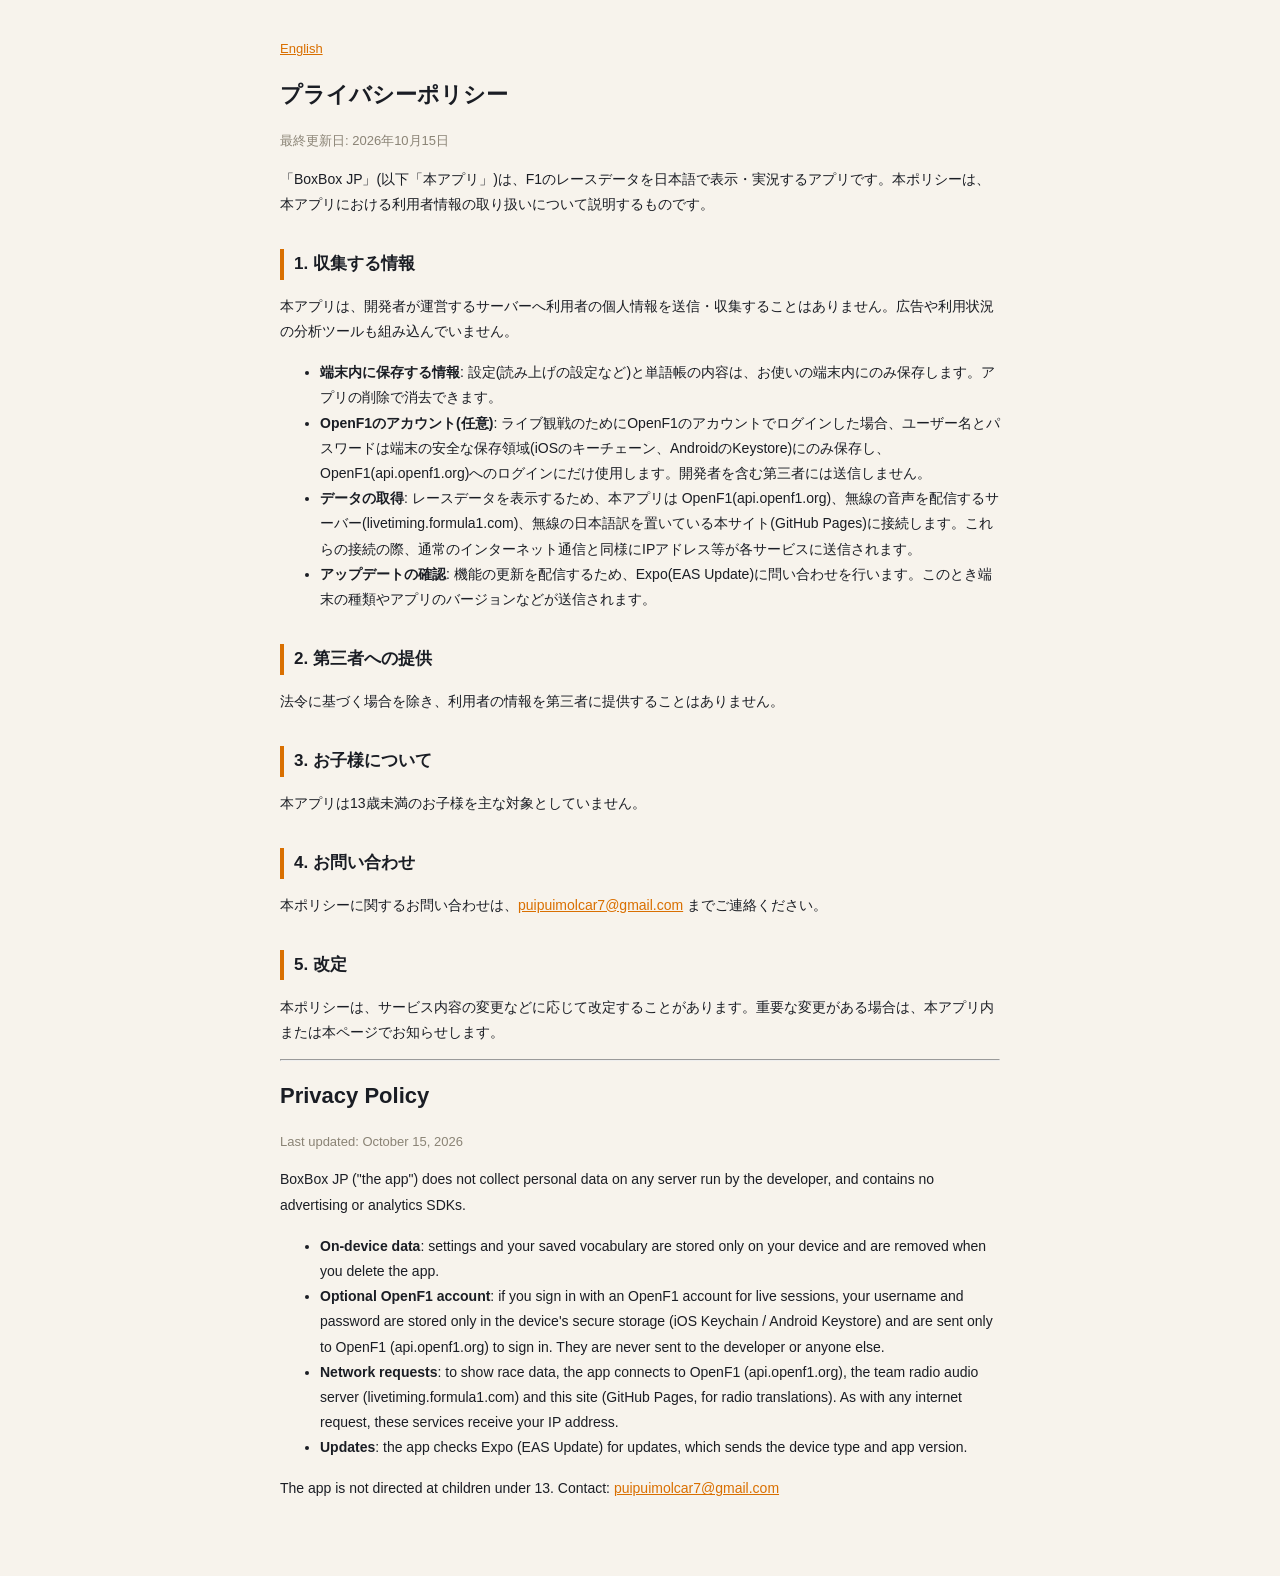
==== privacy.html @ c692554f "Add support and privacy pages and the team radio translation script Co-Authored-By: Claude Opus 5.5 " ====
<!DOCTYPE html>
<html lang="ja">
<head>
<meta charset="UTF-8">
<meta name="viewport" content="width=device-width, initial-scale=1">
<title>プライバシーポリシー - BoxBox JP</title>
<link rel="stylesheet" href="style.css">
</head>
<body>
<p class="lang"><a href="#en">English</a></p>
<h1>プライバシーポリシー</h1>
<p class="updated">最終更新日: 2026年10月15日</p>

<p>「BoxBox JP」(以下「本アプリ」)は、F1のレースデータを日本語で表示・実況するアプリです。本ポリシーは、本アプリにおける利用者情報の取り扱いについて説明するものです。</p>

<h2>1. 収集する情報</h2>
<p>本アプリは、開発者が運営するサーバーへ利用者の個人情報を送信・収集することはありません。広告や利用状況の分析ツールも組み込んでいません。</p>
<ul>
  <li><strong>端末内に保存する情報</strong>: 設定(読み上げの設定など)と単語帳の内容は、お使いの端末内にのみ保存します。アプリの削除で消去できます。</li>
  <li><strong>OpenF1のアカウント(任意)</strong>: ライブ観戦のためにOpenF1のアカウントでログインした場合、ユーザー名とパスワードは端末の安全な保存領域(iOSのキーチェーン、AndroidのKeystore)にのみ保存し、OpenF1(api.openf1.org)へのログインにだけ使用します。開発者を含む第三者には送信しません。</li>
  <li><strong>データの取得</strong>: レースデータを表示するため、本アプリは OpenF1(api.openf1.org)、無線の音声を配信するサーバー(livetiming.formula1.com)、無線の日本語訳を置いている本サイト(GitHub Pages)に接続します。これらの接続の際、通常のインターネット通信と同様にIPアドレス等が各サービスに送信されます。</li>
  <li><strong>アップデートの確認</strong>: 機能の更新を配信するため、Expo(EAS Update)に問い合わせを行います。このとき端末の種類やアプリのバージョンなどが送信されます。</li>
</ul>

<h2>2. 第三者への提供</h2>
<p>法令に基づく場合を除き、利用者の情報を第三者に提供することはありません。</p>

<h2>3. お子様について</h2>
<p>本アプリは13歳未満のお子様を主な対象としていません。</p>

<h2>4. お問い合わせ</h2>
<p>本ポリシーに関するお問い合わせは、<a href="mailto:puipuimolcar7@gmail.com">puipuimolcar7@gmail.com</a> までご連絡ください。</p>

<h2>5. 改定</h2>
<p>本ポリシーは、サービス内容の変更などに応じて改定することがあります。重要な変更がある場合は、本アプリ内または本ページでお知らせします。</p>

<hr>
<h1 id="en">Privacy Policy</h1>
<p class="updated">Last updated: October 15, 2026</p>
<p>BoxBox JP ("the app") does not collect personal data on any server run by the developer, and contains no advertising or analytics SDKs.</p>
<ul>
  <li><strong>On-device data</strong>: settings and your saved vocabulary are stored only on your device and are removed when you delete the app.</li>
  <li><strong>Optional OpenF1 account</strong>: if you sign in with an OpenF1 account for live sessions, your username and password are stored only in the device's secure storage (iOS Keychain / Android Keystore) and are sent only to OpenF1 (api.openf1.org) to sign in. They are never sent to the developer or anyone else.</li>
  <li><strong>Network requests</strong>: to show race data, the app connects to OpenF1 (api.openf1.org), the team radio audio server (livetiming.formula1.com) and this site (GitHub Pages, for radio translations). As with any internet request, these services receive your IP address.</li>
  <li><strong>Updates</strong>: the app checks Expo (EAS Update) for updates, which sends the device type and app version.</li>
</ul>
<p>The app is not directed at children under 13. Contact: <a href="mailto:puipuimolcar7@gmail.com">puipuimolcar7@gmail.com</a></p>
</body>
</html>
---- style.css ----
body { font-family: -apple-system, BlinkMacSystemFont, "Hiragino Sans", "Noto Sans JP", sans-serif; max-width: 720px; margin: 0 auto; padding: 24px 20px 60px; line-height: 1.8; color: #1A1D24; background: #F7F3EC; }
h1 { font-size: 22px; }
h2 { font-size: 17px; margin-top: 32px; border-left: 4px solid #D96F00; padding-left: 10px; }
p, li { font-size: 14px; }
.updated { color: #8A8375; font-size: 13px; }
.lang { font-size: 13px; }
a { color: #D96F00; }
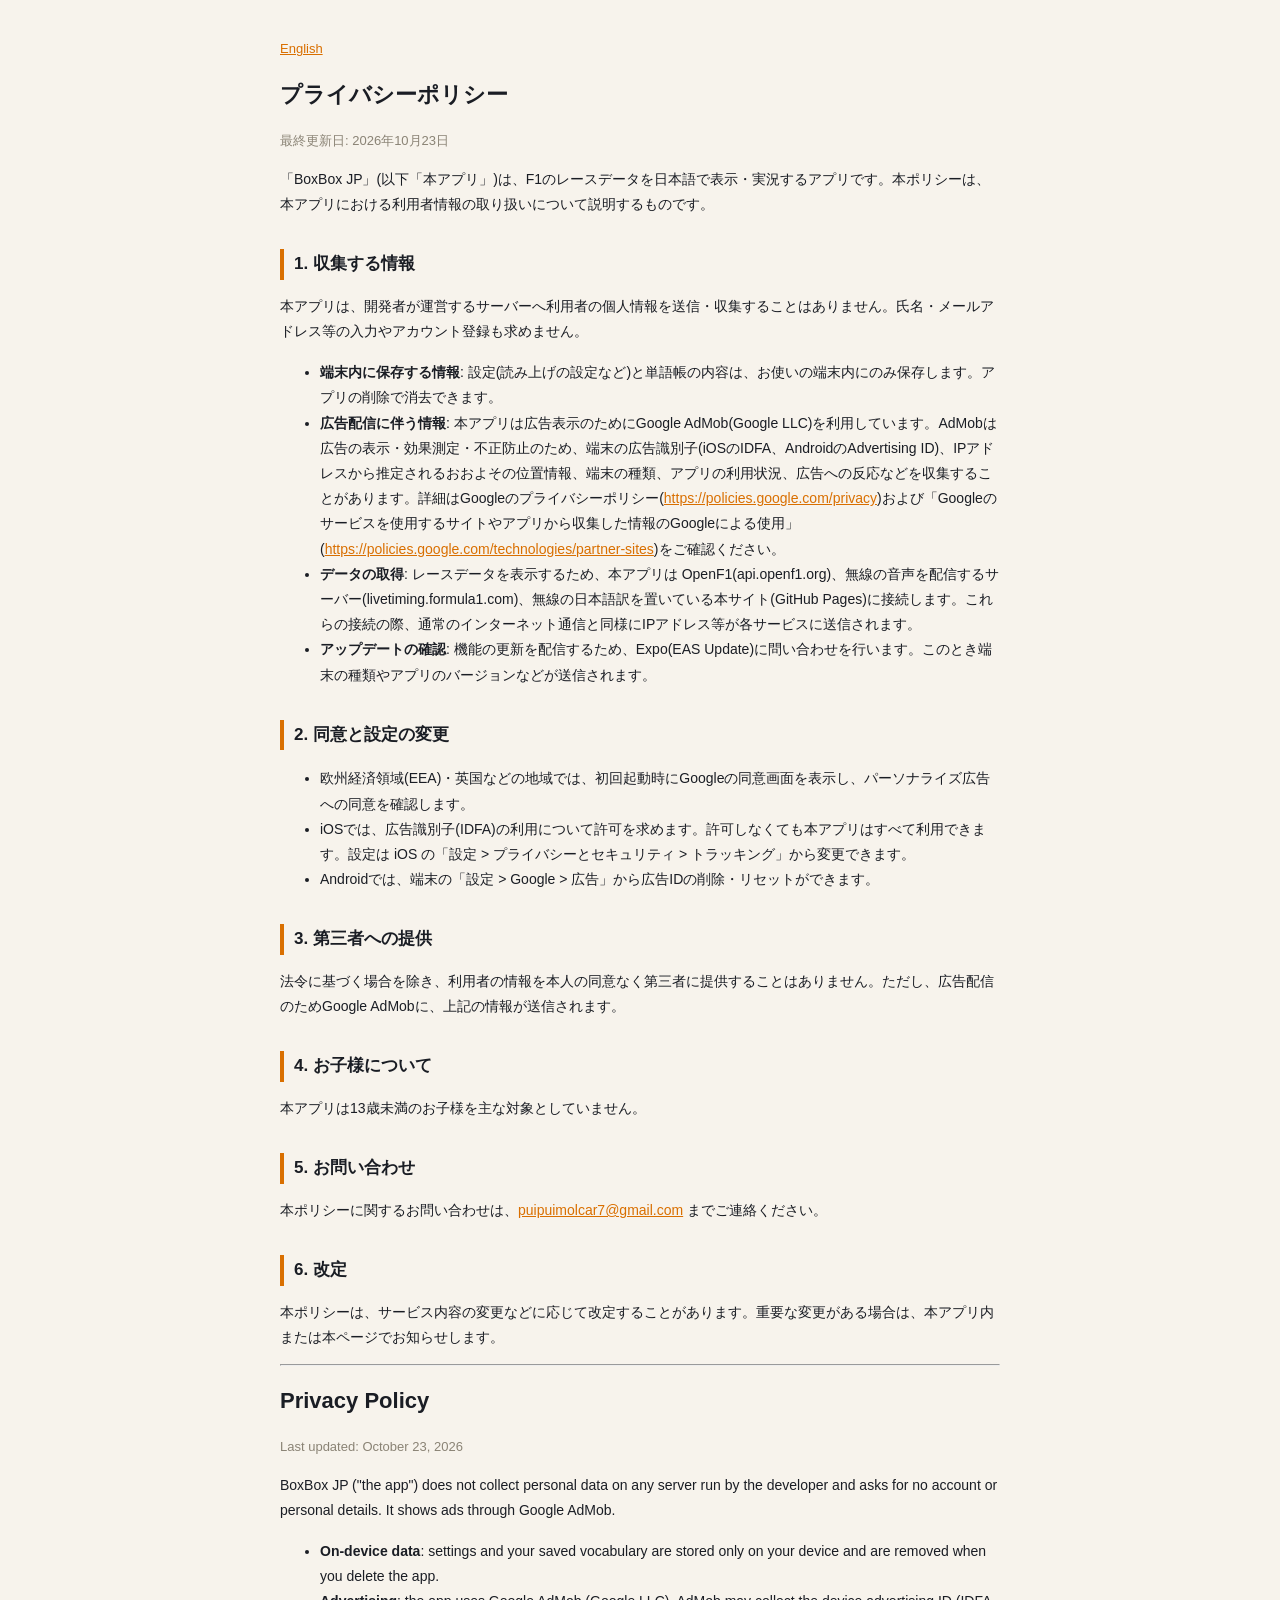
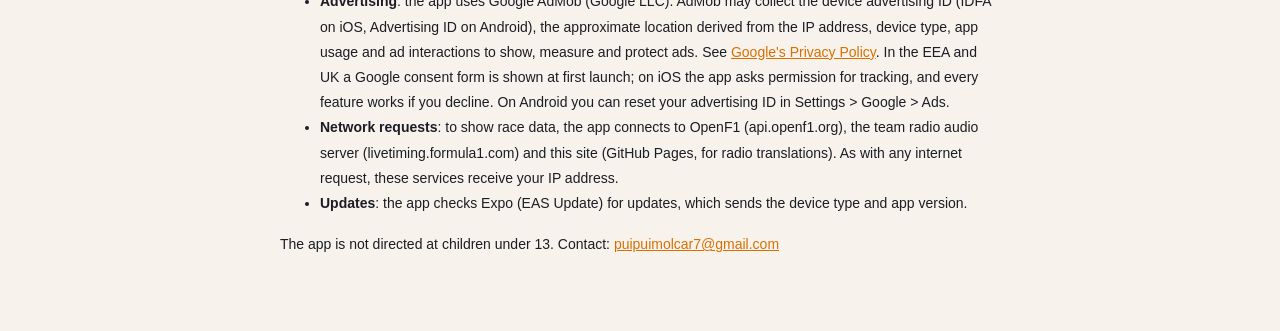
==== commit 1ad8aba3: "Privacy policy and support page: ads via AdMob, no sign-in any more Co-Authored-By: Claude Sonnet 5." ====
--- a/privacy.html
+++ b/privacy.html
@@ -9,38 +9,45 @@
 <body>
 <p class="lang"><a href="#en">English</a></p>
 <h1>プライバシーポリシー</h1>
-<p class="updated">最終更新日: 2026年10月15日</p>
+<p class="updated">最終更新日: 2026年10月23日</p>
 
 <p>「BoxBox JP」(以下「本アプリ」)は、F1のレースデータを日本語で表示・実況するアプリです。本ポリシーは、本アプリにおける利用者情報の取り扱いについて説明するものです。</p>
 
 <h2>1. 収集する情報</h2>
-<p>本アプリは、開発者が運営するサーバーへ利用者の個人情報を送信・収集することはありません。広告や利用状況の分析ツールも組み込んでいません。</p>
+<p>本アプリは、開発者が運営するサーバーへ利用者の個人情報を送信・収集することはありません。氏名・メールアドレス等の入力やアカウント登録も求めません。</p>
 <ul>
   <li><strong>端末内に保存する情報</strong>: 設定(読み上げの設定など)と単語帳の内容は、お使いの端末内にのみ保存します。アプリの削除で消去できます。</li>
-  <li><strong>OpenF1のアカウント(任意)</strong>: ライブ観戦のためにOpenF1のアカウントでログインした場合、ユーザー名とパスワードは端末の安全な保存領域(iOSのキーチェーン、AndroidのKeystore)にのみ保存し、OpenF1(api.openf1.org)へのログインにだけ使用します。開発者を含む第三者には送信しません。</li>
+  <li><strong>広告配信に伴う情報</strong>: 本アプリは広告表示のためにGoogle AdMob(Google LLC)を利用しています。AdMobは広告の表示・効果測定・不正防止のため、端末の広告識別子(iOSのIDFA、AndroidのAdvertising ID)、IPアドレスから推定されるおおよその位置情報、端末の種類、アプリの利用状況、広告への反応などを収集することがあります。詳細はGoogleのプライバシーポリシー(<a href="https://policies.google.com/privacy">https://policies.google.com/privacy</a>)および「Googleのサービスを使用するサイトやアプリから収集した情報のGoogleによる使用」(<a href="https://policies.google.com/technologies/partner-sites">https://policies.google.com/technologies/partner-sites</a>)をご確認ください。</li>
   <li><strong>データの取得</strong>: レースデータを表示するため、本アプリは OpenF1(api.openf1.org)、無線の音声を配信するサーバー(livetiming.formula1.com)、無線の日本語訳を置いている本サイト(GitHub Pages)に接続します。これらの接続の際、通常のインターネット通信と同様にIPアドレス等が各サービスに送信されます。</li>
   <li><strong>アップデートの確認</strong>: 機能の更新を配信するため、Expo(EAS Update)に問い合わせを行います。このとき端末の種類やアプリのバージョンなどが送信されます。</li>
 </ul>
 
-<h2>2. 第三者への提供</h2>
-<p>法令に基づく場合を除き、利用者の情報を第三者に提供することはありません。</p>
+<h2>2. 同意と設定の変更</h2>
+<ul>
+  <li>欧州経済領域(EEA)・英国などの地域では、初回起動時にGoogleの同意画面を表示し、パーソナライズ広告への同意を確認します。</li>
+  <li>iOSでは、広告識別子(IDFA)の利用について許可を求めます。許可しなくても本アプリはすべて利用できます。設定は iOS の「設定 &gt; プライバシーとセキュリティ &gt; トラッキング」から変更できます。</li>
+  <li>Androidでは、端末の「設定 &gt; Google &gt; 広告」から広告IDの削除・リセットができます。</li>
+</ul>
 
-<h2>3. お子様について</h2>
+<h2>3. 第三者への提供</h2>
+<p>法令に基づく場合を除き、利用者の情報を本人の同意なく第三者に提供することはありません。ただし、広告配信のためGoogle AdMobに、上記の情報が送信されます。</p>
+
+<h2>4. お子様について</h2>
 <p>本アプリは13歳未満のお子様を主な対象としていません。</p>
 
-<h2>4. お問い合わせ</h2>
+<h2>5. お問い合わせ</h2>
 <p>本ポリシーに関するお問い合わせは、<a href="mailto:puipuimolcar7@gmail.com">puipuimolcar7@gmail.com</a> までご連絡ください。</p>
 
-<h2>5. 改定</h2>
+<h2>6. 改定</h2>
 <p>本ポリシーは、サービス内容の変更などに応じて改定することがあります。重要な変更がある場合は、本アプリ内または本ページでお知らせします。</p>
 
 <hr>
 <h1 id="en">Privacy Policy</h1>
-<p class="updated">Last updated: October 15, 2026</p>
-<p>BoxBox JP ("the app") does not collect personal data on any server run by the developer, and contains no advertising or analytics SDKs.</p>
+<p class="updated">Last updated: October 23, 2026</p>
+<p>BoxBox JP ("the app") does not collect personal data on any server run by the developer and asks for no account or personal details. It shows ads through Google AdMob.</p>
 <ul>
   <li><strong>On-device data</strong>: settings and your saved vocabulary are stored only on your device and are removed when you delete the app.</li>
-  <li><strong>Optional OpenF1 account</strong>: if you sign in with an OpenF1 account for live sessions, your username and password are stored only in the device's secure storage (iOS Keychain / Android Keystore) and are sent only to OpenF1 (api.openf1.org) to sign in. They are never sent to the developer or anyone else.</li>
+  <li><strong>Advertising</strong>: the app uses Google AdMob (Google LLC). AdMob may collect the device advertising ID (IDFA on iOS, Advertising ID on Android), the approximate location derived from the IP address, device type, app usage and ad interactions to show, measure and protect ads. See <a href="https://policies.google.com/privacy">Google's Privacy Policy</a>. In the EEA and UK a Google consent form is shown at first launch; on iOS the app asks permission for tracking, and every feature works if you decline. On Android you can reset your advertising ID in Settings &gt; Google &gt; Ads.</li>
   <li><strong>Network requests</strong>: to show race data, the app connects to OpenF1 (api.openf1.org), the team radio audio server (livetiming.formula1.com) and this site (GitHub Pages, for radio translations). As with any internet request, these services receive your IP address.</li>
   <li><strong>Updates</strong>: the app checks Expo (EAS Update) for updates, which sends the device type and app version.</li>
 </ul>
